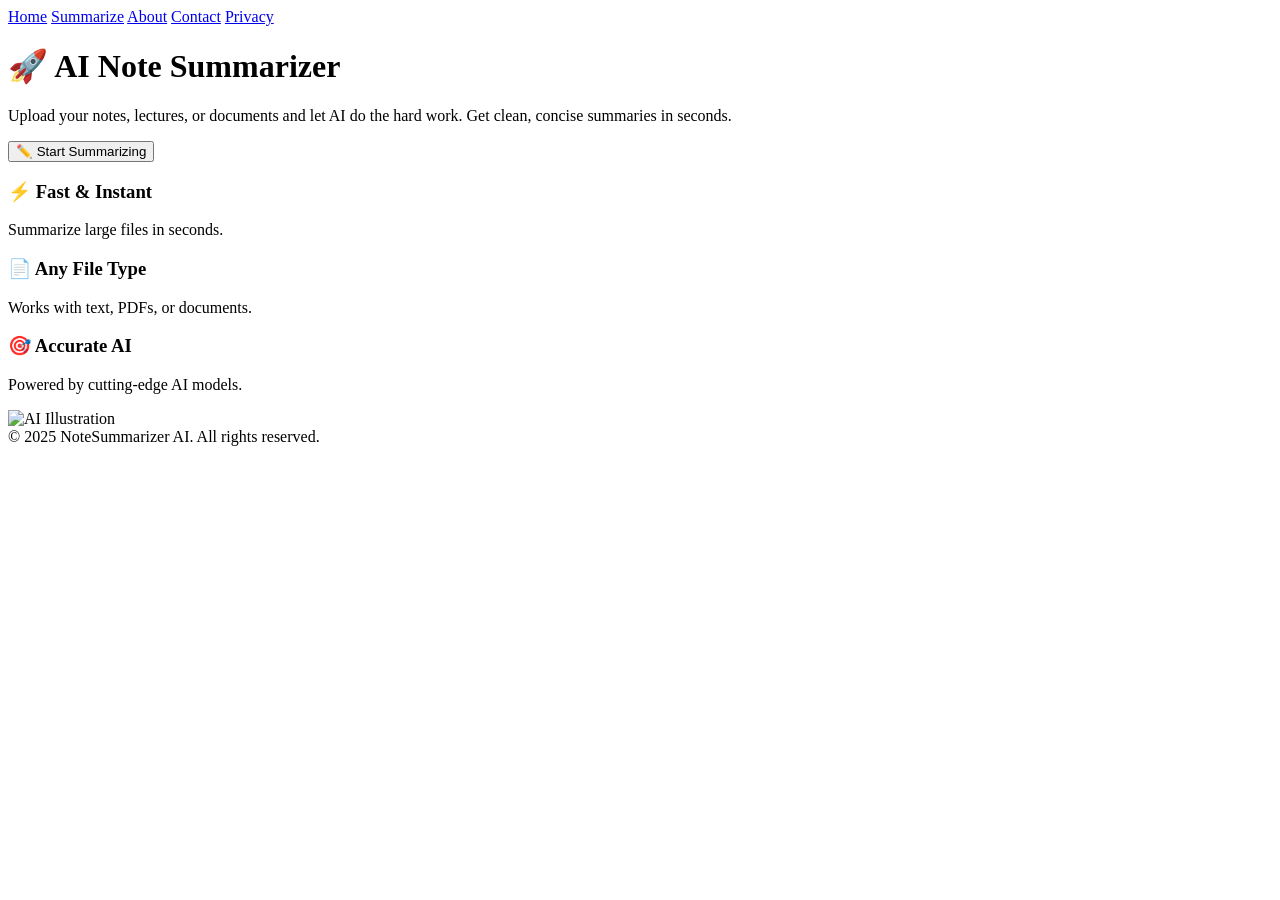
==== templates/index.html @ c9d64caf "ai note summarizer" ====
<!DOCTYPE html>
<html lang="en">
<head>
  <meta charset="UTF-8">
  <title>NoteSummarizer AI</title>
  <link rel="stylesheet" href="static/style.css">
</head>
<body>
  <header>
    <nav>
      <a href="/" class="active">Home</a>
      <a href="/summarize">Summarize</a>
      <a href="/about">About</a>
      <a href="/contact">Contact</a>
      <a href="/privacy">Privacy</a>
    </nav>
  </header>

  <div class="hero hero-split">
    <div class="hero-left">
      <h1>🚀 AI Note Summarizer</h1>
      <p>Upload your notes, lectures, or documents and let AI do the hard work. Get clean, concise summaries in seconds.</p>
      <button onclick="window.location.href='/summarize'">✏️ Start Summarizing</button>

      <div class="features">
        <div>
          <h3>⚡ Fast & Instant</h3>
          <p>Summarize large files in seconds.</p>
        </div>
        <div>
          <h3>📄 Any File Type</h3>
          <p>Works with text, PDFs, or documents.</p>
        </div>
        <div>
          <h3>🎯 Accurate AI</h3>
          <p>Powered by cutting-edge AI models.</p>
        </div>
      </div>
    </div>

    <div class="hero-right">
      <img src="static/ai-illustration.png" alt="AI Illustration">
    </div>
  </div>

  <footer>
    © 2025 NoteSummarizer AI. All rights reserved.
  </footer>
</body>
</html>
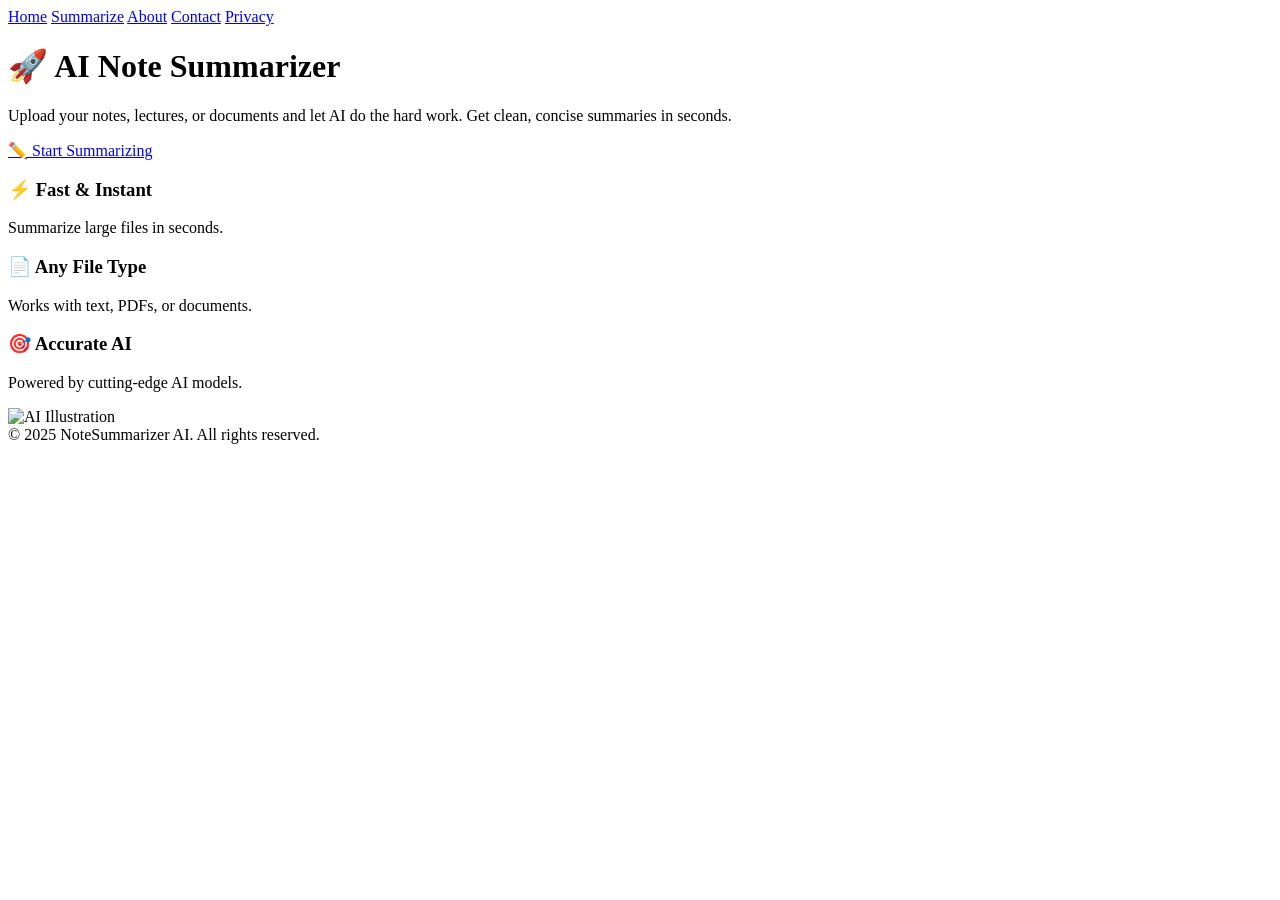
==== commit 23a7f248: "summarizer ai" ====
--- a/templates/index.html
+++ b/templates/index.html
@@ -2,7 +2,18 @@
 <html lang="en">
 <head>
   <meta charset="UTF-8">
-  <title>NoteSummarizer AI</title>
+  <meta name="viewport" content="width=device-width, initial-scale=1.0">
+  <title>NoteSummarizer AI - Instant Document Summaries</title>
+  <meta name="description" content="Instantly summarize your lengthy notes, lectures, articles, and documents into clear and concise paragraphs, bullet points, or structured outlines using advanced AI.">
+  <meta name="keywords" content="note summarizer, AI text summarizer, pdf summarizer, document summarization, study assistant, lecture summary">
+  <meta property="og:title" content="NoteSummarizer AI - Instant Document Summaries">
+  <meta property="og:description" content="Instantly summarize your notes, lectures, and documents with AI. Get clean summaries in paragraphs, outlines, or bullet points in seconds.">
+  <meta property="og:type" content="website">
+  <meta property="og:image" content="/static/ai-illustration.png">
+  <meta name="twitter:card" content="summary_large_image">
+  <meta name="twitter:title" content="NoteSummarizer AI - Instant Document Summaries">
+  <meta name="twitter:description" content="AI-powered note summarization helper. Convert files to structured notes in seconds.">
+  <link rel="icon" href="data:image/svg+xml,<svg xmlns=%22http://www.w3.org/2000/svg%22 viewBox=%220 0 100 100%22><text y=%22.9em%22 font-size=%2290%22>📝</text></svg>">
   <link rel="stylesheet" href="static/style.css">
 </head>
 <body>
@@ -20,7 +31,7 @@
     <div class="hero-left">
       <h1>🚀 AI Note Summarizer</h1>
       <p>Upload your notes, lectures, or documents and let AI do the hard work. Get clean, concise summaries in seconds.</p>
-      <button onclick="window.location.href='/summarize'">✏️ Start Summarizing</button>
+      <a href="/summarize" class="btn-primary">✏️ Start Summarizing</a>
 
       <div class="features">
         <div>
@@ -44,7 +55,7 @@
   </div>
 
   <footer>
-    © 2025 NoteSummarizer AI. All rights reserved.
+    &copy; 2025 NoteSummarizer AI. All rights reserved.
   </footer>
 </body>
 </html>
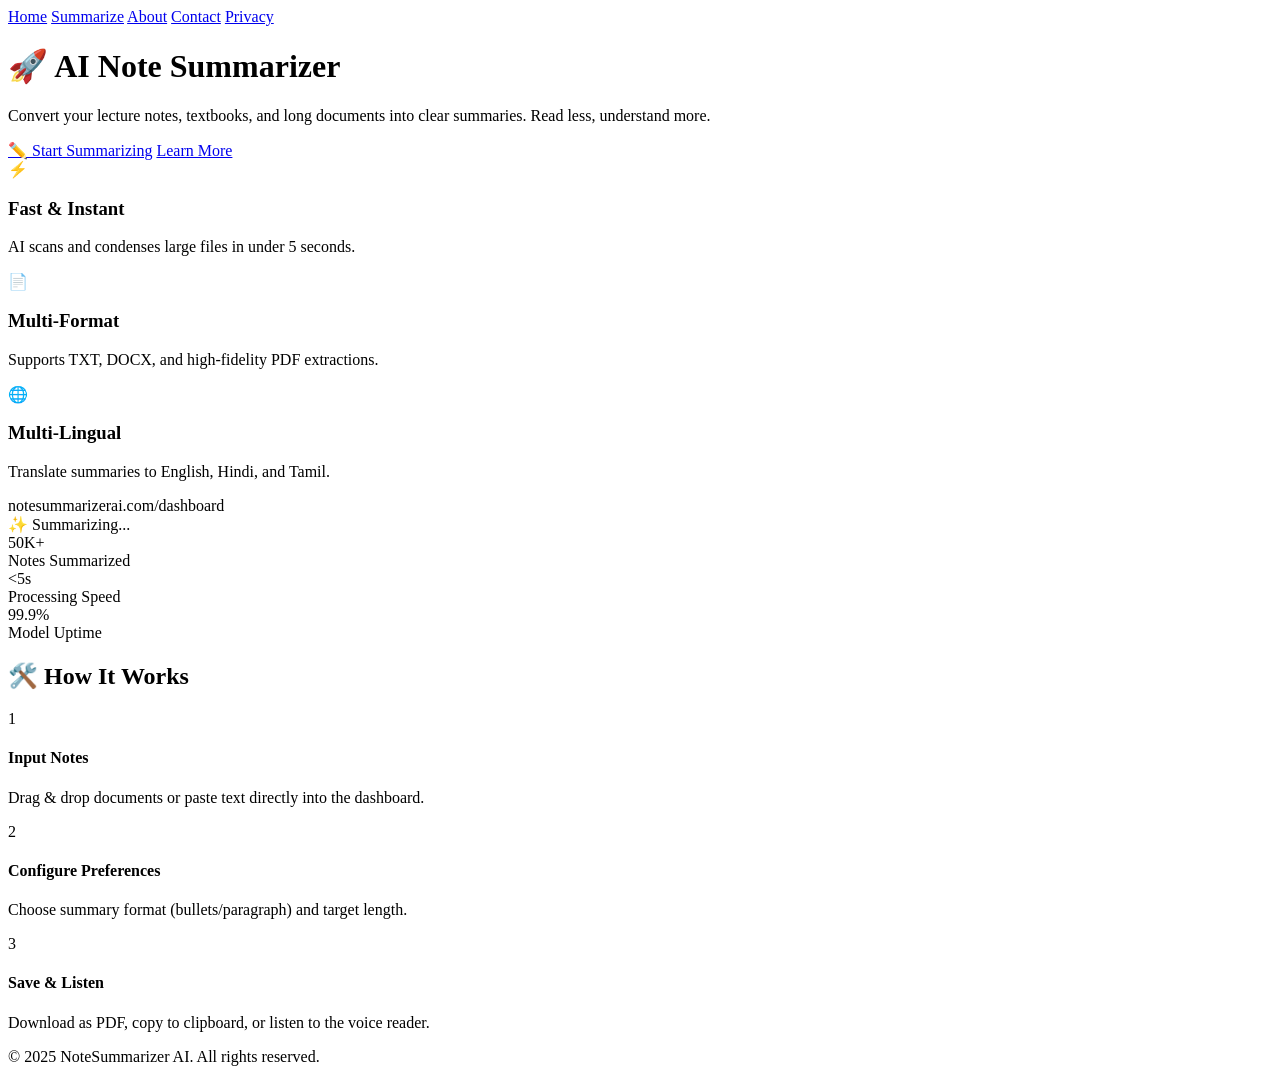
==== commit 3e693157: "Upgrade: Implement live word/char counters and premium responsive landing page redesign with mockup " ====
--- a/templates/index.html
+++ b/templates/index.html
@@ -30,27 +30,89 @@
   <div class="hero hero-split">
     <div class="hero-left">
       <h1>🚀 AI Note Summarizer</h1>
-      <p>Upload your notes, lectures, or documents and let AI do the hard work. Get clean, concise summaries in seconds.</p>
-      <a href="/summarize" class="btn-primary">✏️ Start Summarizing</a>
+      <p>Convert your lecture notes, textbooks, and long documents into clear summaries. Read less, understand more.</p>
+      <div class="cta-buttons">
+        <a href="/summarize" class="btn-primary">✏️ Start Summarizing</a>
+        <a href="/about" class="btn-secondary-outline">Learn More</a>
+      </div>
 
       <div class="features">
-        <div>
-          <h3>⚡ Fast & Instant</h3>
-          <p>Summarize large files in seconds.</p>
+        <div class="feature-card">
+          <div class="feature-icon-badge">⚡</div>
+          <h3>Fast & Instant</h3>
+          <p>AI scans and condenses large files in under 5 seconds.</p>
         </div>
-        <div>
-          <h3>📄 Any File Type</h3>
-          <p>Works with text, PDFs, or documents.</p>
+        <div class="feature-card">
+          <div class="feature-icon-badge">📄</div>
+          <h3>Multi-Format</h3>
+          <p>Supports TXT, DOCX, and high-fidelity PDF extractions.</p>
         </div>
-        <div>
-          <h3>🎯 Accurate AI</h3>
-          <p>Powered by cutting-edge AI models.</p>
+        <div class="feature-card">
+          <div class="feature-icon-badge">🌐</div>
+          <h3>Multi-Lingual</h3>
+          <p>Translate summaries to English, Hindi, and Tamil.</p>
         </div>
       </div>
     </div>
 
     <div class="hero-right">
-      <img src="static/ai-illustration.png" alt="AI Illustration">
+      <div class="dashboard-preview-card">
+        <div class="preview-header">
+          <div class="dots"><span class="red"></span><span class="yellow"></span><span class="green"></span></div>
+          <div class="address-bar">notesummarizerai.com/dashboard</div>
+        </div>
+        <div class="preview-body">
+          <div class="preview-column left">
+            <div class="line title"></div>
+            <div class="line long"></div>
+            <div class="line medium"></div>
+            <div class="line short"></div>
+          </div>
+          <div class="preview-column right">
+            <div class="preview-button pulsing">✨ Summarizing...</div>
+            <div class="line bullet"></div>
+            <div class="line bullet"></div>
+          </div>
+        </div>
+      </div>
+    </div>
+  </div>
+
+  <!-- Stats Grid -->
+  <div class="stats-section">
+    <div class="stat-card">
+      <div class="stat-num">50K+</div>
+      <div class="stat-desc">Notes Summarized</div>
+    </div>
+    <div class="stat-card">
+      <div class="stat-num">&lt;5s</div>
+      <div class="stat-desc">Processing Speed</div>
+    </div>
+    <div class="stat-card">
+      <div class="stat-num">99.9%</div>
+      <div class="stat-desc">Model Uptime</div>
+    </div>
+  </div>
+
+  <!-- How It Works Section -->
+  <div class="how-it-works-section">
+    <h2>🛠️ How It Works</h2>
+    <div class="steps-grid">
+      <div class="step-card">
+        <div class="step-num">1</div>
+        <h4>Input Notes</h4>
+        <p>Drag & drop documents or paste text directly into the dashboard.</p>
+      </div>
+      <div class="step-card">
+        <div class="step-num">2</div>
+        <h4>Configure Preferences</h4>
+        <p>Choose summary format (bullets/paragraph) and target length.</p>
+      </div>
+      <div class="step-card">
+        <div class="step-num">3</div>
+        <h4>Save & Listen</h4>
+        <p>Download as PDF, copy to clipboard, or listen to the voice reader.</p>
+      </div>
     </div>
   </div>
 
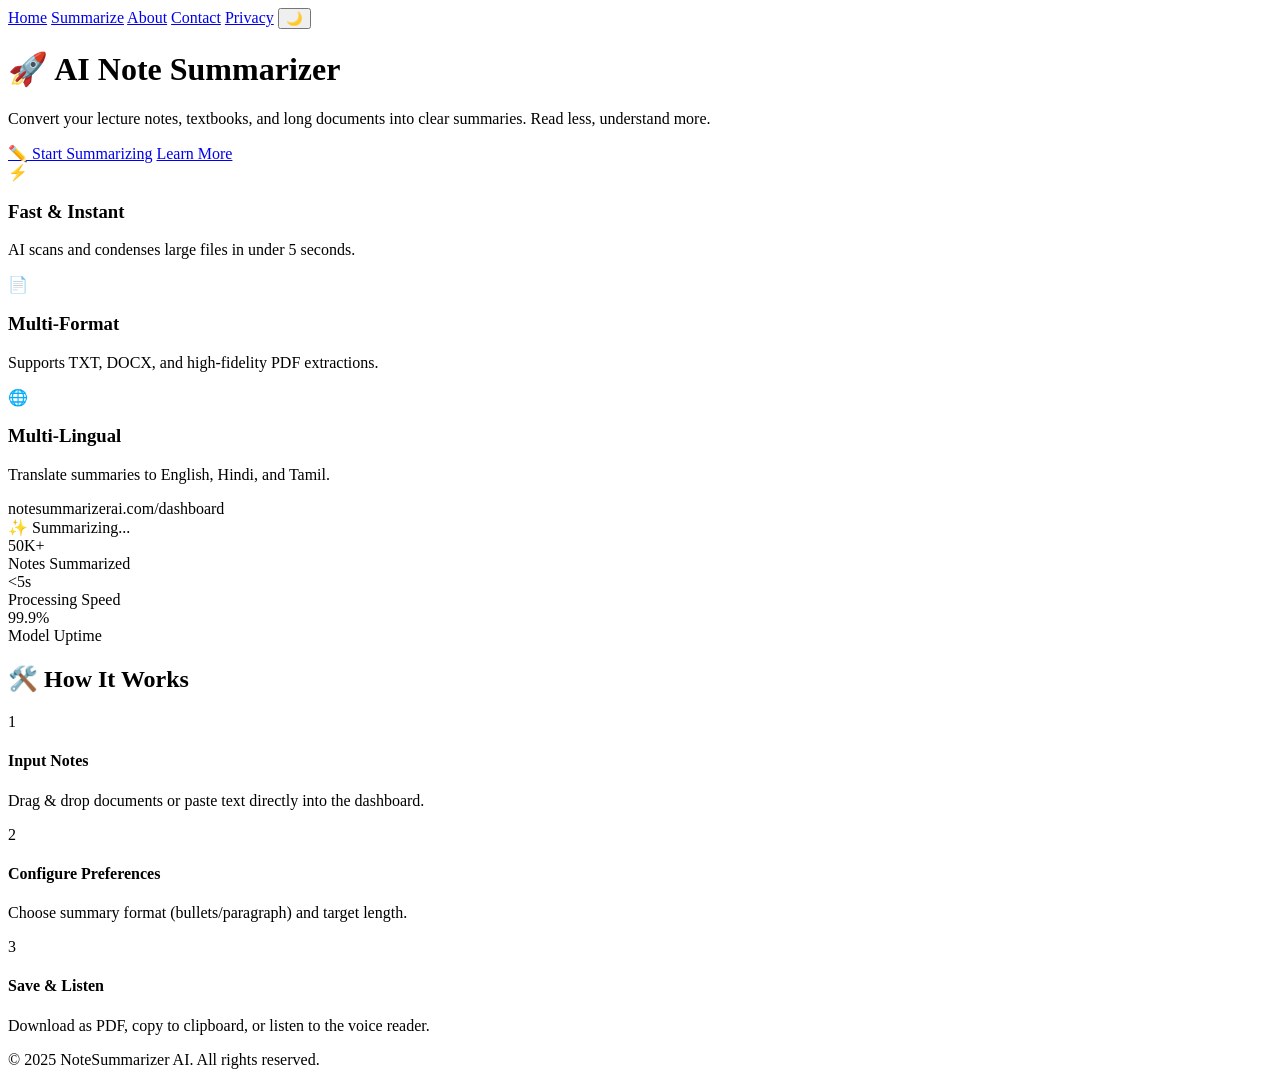
==== commit a47383af: "Upgrade: Add Light/Dark mode theme toggle switch with persistent localStorage settings" ====
--- a/templates/index.html
+++ b/templates/index.html
@@ -15,6 +15,7 @@
   <meta name="twitter:description" content="AI-powered note summarization helper. Convert files to structured notes in seconds.">
   <link rel="icon" href="data:image/svg+xml,<svg xmlns=%22http://www.w3.org/2000/svg%22 viewBox=%220 0 100 100%22><text y=%22.9em%22 font-size=%2290%22>📝</text></svg>">
   <link rel="stylesheet" href="static/style.css">
+  <script src="static/theme.js"></script>
 </head>
 <body>
   <header>
@@ -24,6 +25,7 @@
       <a href="/about">About</a>
       <a href="/contact">Contact</a>
       <a href="/privacy">Privacy</a>
+      <button id="theme-toggle" class="theme-toggle-btn" aria-label="Toggle Theme">🌙</button>
     </nav>
   </header>
 
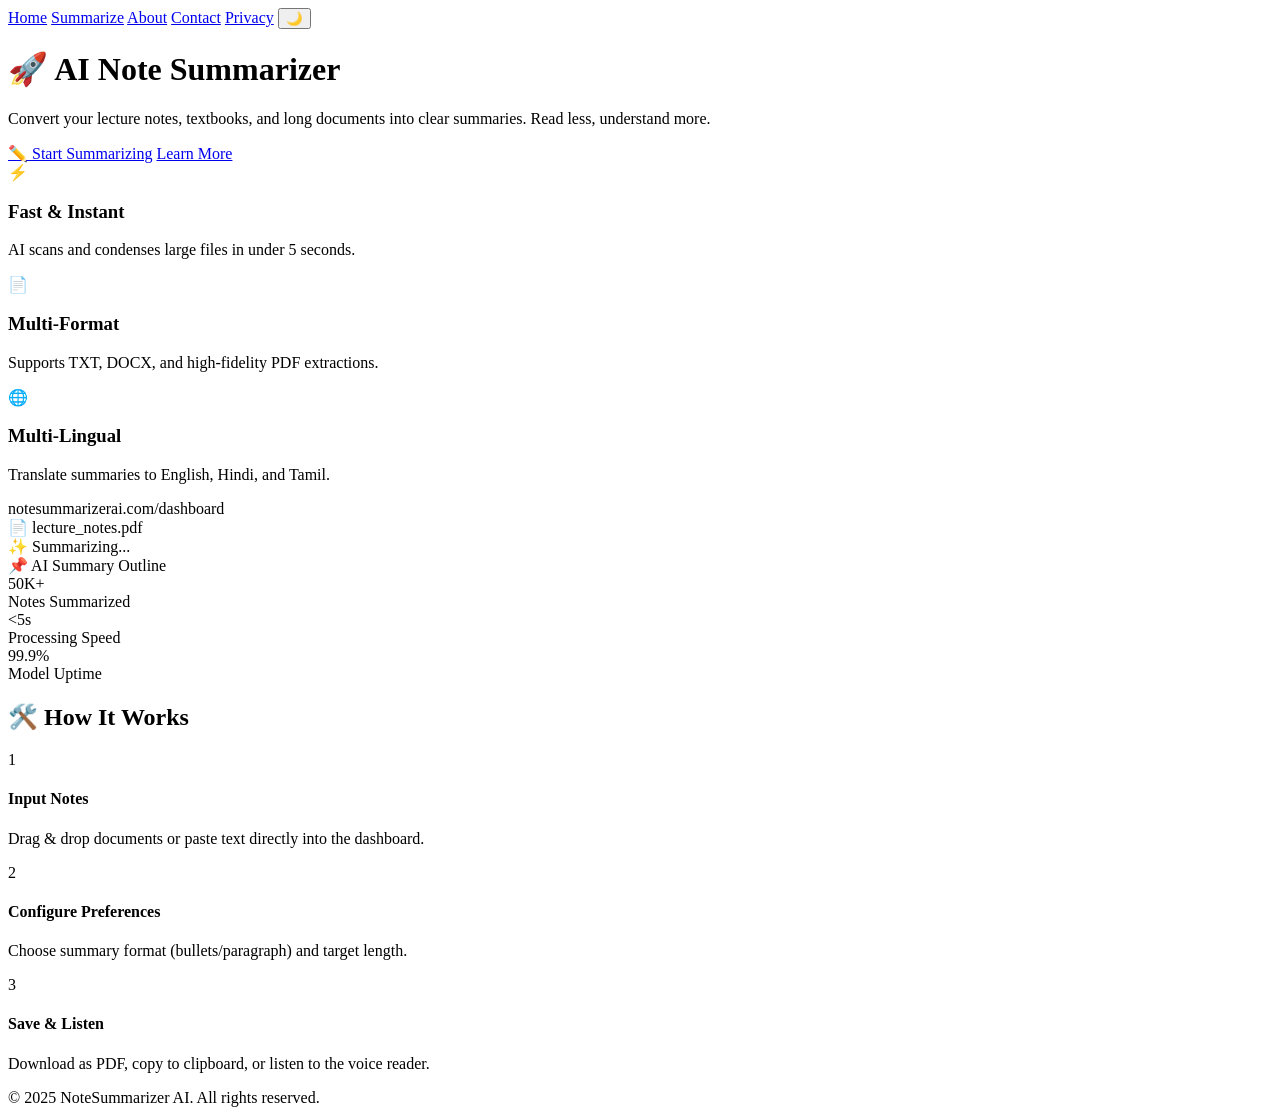
==== commit 72a470d2: "Fix: Redesign dashboard mockup to stack vertically for increased height and visual balance" ====
--- a/templates/index.html
+++ b/templates/index.html
@@ -64,16 +64,22 @@
           <div class="address-bar">notesummarizerai.com/dashboard</div>
         </div>
         <div class="preview-body">
-          <div class="preview-column left">
-            <div class="line title"></div>
+          <div class="preview-mock-input">
+            <div class="preview-mock-title">📄 lecture_notes.pdf</div>
             <div class="line long"></div>
             <div class="line medium"></div>
             <div class="line short"></div>
           </div>
-          <div class="preview-column right">
+          <div class="preview-mock-divider">
             <div class="preview-button pulsing">✨ Summarizing...</div>
+          </div>
+          <div class="preview-mock-output">
+            <div class="preview-mock-title colored">📌 AI Summary Outline</div>
+            <div class="line long"></div>
             <div class="line bullet"></div>
             <div class="line bullet"></div>
+            <div class="line bullet"></div>
+            <div class="line medium"></div>
           </div>
         </div>
       </div>
